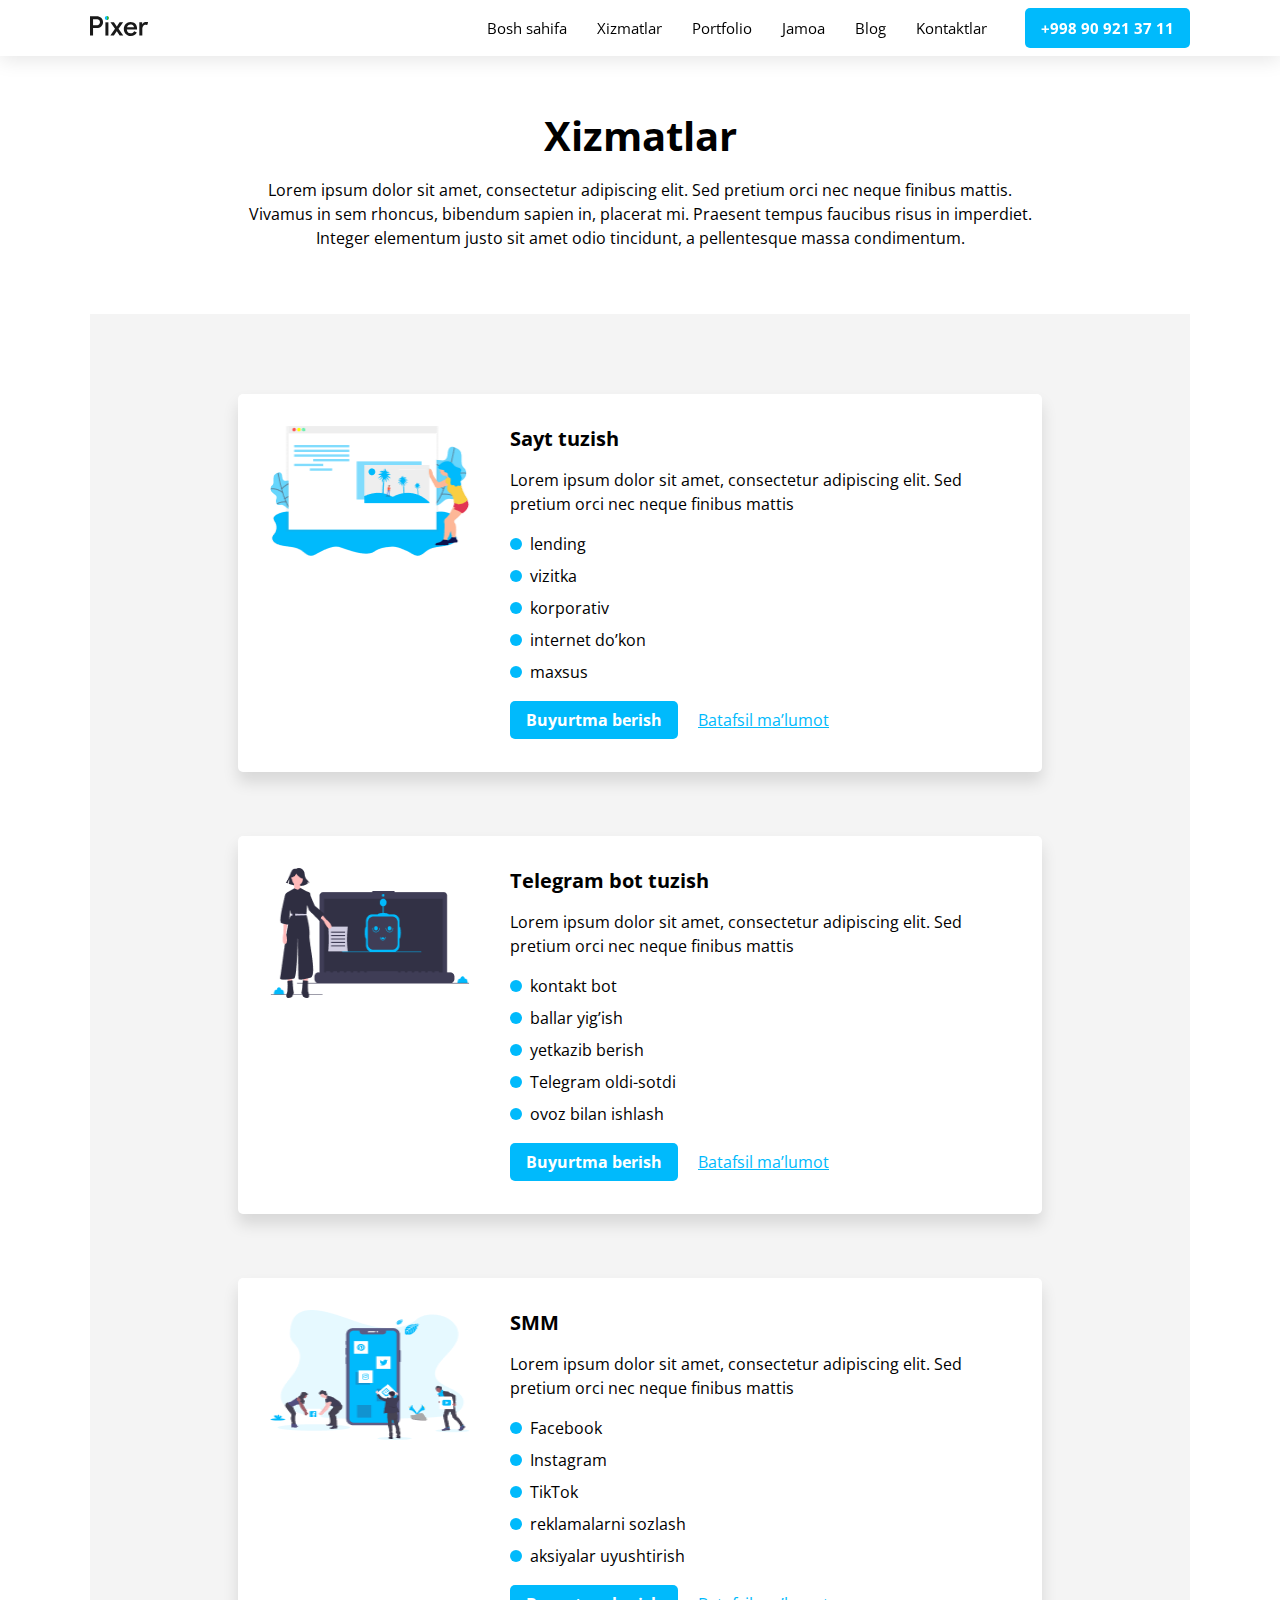
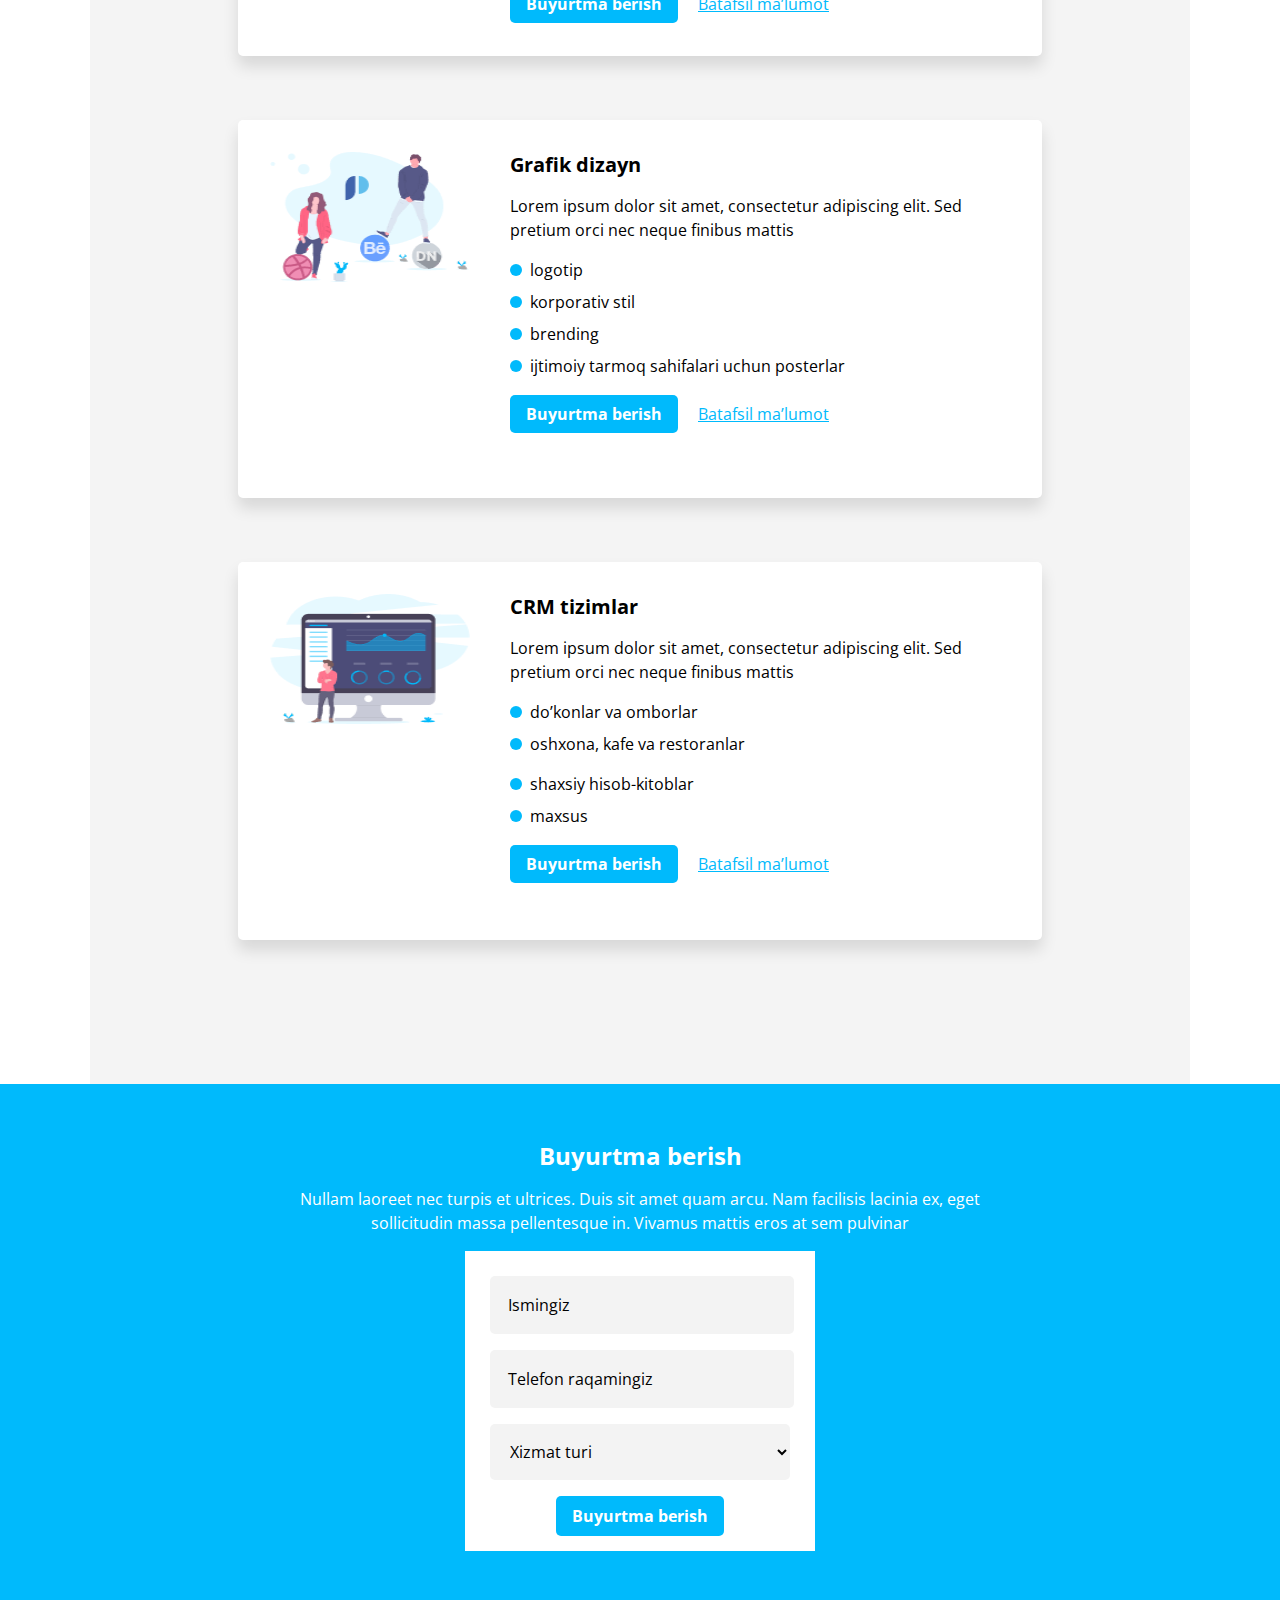
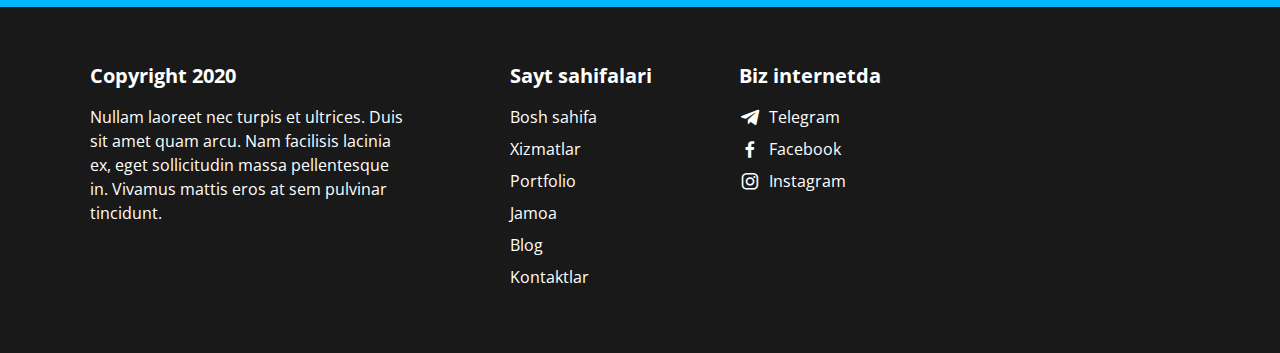
==== services.html @ 2c6d6678 "first commit" ====
<!DOCTYPE html>
<html lang="en">

<head>
    <meta charset="UTF-8">
    <meta http-equiv="X-UA-Compatible" content="IE=edge">
    <meta name="viewport" content="width=device-width, initial-scale=1.0">
    <title>Document</title>
    <link href='https://unpkg.com/boxicons@2.1.2/css/boxicons.min.css' rel='stylesheet'>
    <link rel="preconnect" href="https://fonts.googleapis.com">
    <link rel="preconnect" href="https://fonts.gstatic.com" crossorigin>
    <link
        href="https://fonts.googleapis.com/css2?family=Open+Sans:ital,wght@0,300;0,400;0,500;0,600;0,700;0,800;1,300;1,400;1,500;1,600;1,700;1,800&display=swap"
        rel="stylesheet">
    <link rel="stylesheet" href="/css/normalize.css">

    <link rel="stylesheet" href="/css/main.css">
</head>

<body>
    <!-- HEADER -->
    <header>
        <div class="container">
            <div class="header-body">
                <a href="#"><img src="/images/pixer-logo.svg" alt="logo"></a>
                <a class="nav-link" href="#">
                    <ul class="nav-list">
                        <li class="nav-item">Bosh sahifa</li>
                        <li class="nav-item">Xizmatlar</li>
                        <li class="nav-item">Portfolio</li>
                        <li class="nav-item">Jamoa</li>
                        <li class="nav-item">Blog</li>
                        <li class="nav-item">Kontaktlar</li>
                    </ul>
                </a>
                <a class="nav-number" href="tel:+998909213711">+998 90 921 37 11</a>
            </div>
        </div>
    </header>
    <!-- HEADER ENDED -->


    <!-- MAIN -->
    <main>
        <!-- SERVICES-EXTRA -->
        <section class="services-extra">
            <div class="container">
                <div class="services-extra-body">
                    <h2 class="services-extra-title">Xizmatlar</h2>
                    <p class="services-extra-text">Lorem ipsum dolor sit amet, consectetur adipiscing elit. Sed pretium
                        orci
                        nec neque finibus mattis. Vivamus in sem rhoncus, bibendum sapien in, placerat mi. Praesent
                        tempus
                        faucibus risus in imperdiet. Integer elementum justo sit amet odio tincidunt, a pellentesque
                        massa
                        condimentum.</p>
                </div>
                <div class="extra-boxes">
                    <div class="services-extra-box">
                        <img class="extra-img" src="/images/website-illustration.png" alt="website-illustration">
                        <ul class="extra-list">
                            <li class="extra-item-title">Sayt tuzish</li>
                            <li class="extra-item-text">Lorem ipsum dolor sit amet, consectetur adipiscing elit. Sed
                                pretium orci nec neque finibus mattis</li>
                            <li class="extra-item">
                                <div class="blue"></div>lending
                            </li>
                            <li class="extra-item">
                                <div class="blue"></div>vizitka
                            </li>
                            <li class="extra-item">
                                <div class="blue"></div>korporativ
                            </li>
                            <li class="extra-item">
                                <div class="blue"></div>internet do’kon
                            </li>
                            <li class="extra-item">
                                <div class="blue"></div>maxsus
                            </li>
                            <li class="extra-item-link"><a class="order-now" href="#">Buyurtma berish</a>
                                <a class="more-information" href="#">Batafsil ma’lumot</a>
                            </li>
                        </ul>
                    </div>
                    <div class="services-extra-box">
                        <img class="extra-img" src="/images/bot-illustration.png" alt="bot bot-illustration">
                        <ul class="extra-list">
                            <li class="extra-item-title">Telegram bot tuzish</li>
                            <li class="extra-item-text">Lorem ipsum dolor sit amet, consectetur adipiscing elit. Sed
                                pretium orci nec neque finibus mattis</li>
                            <li class="extra-item">
                                <div class="blue"></div>kontakt bot
                            </li>
                            <li class="extra-item">
                                <div class="blue"></div>ballar yig’ish
                            </li>
                            <li class="extra-item">
                                <div class="blue"></div>yetkazib berish
                            </li>
                            <li class="extra-item">
                                <div class="blue"></div>Telegram oldi-sotdi
                            </li>
                            <li class="extra-item">
                                <div class="blue"></div>ovoz bilan ishlash
                            </li>
                            <li class="extra-item-link"><a class="order-now" href="#">Buyurtma berish</a>
                                <a class="more-information" href="#">Batafsil ma’lumot</a>
                            </li>
                        </ul>
                    </div>
                    <div class="services-extra-box">
                        <img class="extra-img" src="/images/smm-illustration.png" alt="smm-illustration">
                        <ul class="extra-list">
                            <li class="extra-item-title">SMM</li>
                            <li class="extra-item-text">Lorem ipsum dolor sit amet, consectetur adipiscing elit. Sed
                                pretium orci nec neque finibus mattis</li>
                            <li class="extra-item">
                                <div class="blue"></div>Facebook
                            </li>
                            <li class="extra-item">
                                <div class="blue"></div>Instagram
                            </li>
                            <li class="extra-item">
                                <div class="blue"></div>TikTok
                            </li>
                            <li class="extra-item">
                                <div class="blue"></div>reklamalarni sozlash
                            </li>
                            <li class="extra-item">
                                <div class="blue"></div>aksiyalar uyushtirish
                            </li>
                            <li class="extra-item-link"><a class="order-now" href="#">Buyurtma berish</a>
                                <a class="more-information" href="#">Batafsil ma’lumot</a>
                            </li>
                        </ul>
                    </div>
                    <div class="services-extra-box">
                        <img class="extra-img" src="/images/design-illustration.png" alt="design-illustration">
                        <ul class="extra-list">
                            <li class="extra-item-title">Grafik dizayn</li>
                            <li class="extra-item-text">Lorem ipsum dolor sit amet, consectetur adipiscing elit. Sed
                                pretium orci nec neque finibus mattis</li>
                            <li class="extra-item">
                                <div class="blue"></div>logotip
                            </li>
                            <li class="extra-item">
                                <div class="blue"></div>korporativ stil
                            </li>
                            <li class="extra-item">
                                <div class="blue"></div>brending
                            </li>
                            <li class="extra-item">
                                <div class="blue"></div>ijtimoiy tarmoq sahifalari uchun posterlar
                            </li>
                            <li class="extra-item-link"><a class="order-now" href="#">Buyurtma berish</a>
                                <a class="more-information" href="#">Batafsil ma’lumot</a>
                            </li>
                        </ul>
                    </div>
                    <div class="services-extra-box">
                        <img class="extra-img" src="/images/crm-illustration.png" alt="crm-illustration">
                        <ul class="extra-list">
                            <li class="extra-item-title">CRM tizimlar</li>
                            <li class="extra-item-text">Lorem ipsum dolor sit amet, consectetur adipiscing elit. Sed
                                pretium orci nec neque finibus mattis</li>
                            <li class="extra-item">
                                <div class="blue"></div>do’konlar va omborlar
                            </li>
                            <li class="extra-item">
                                <div class="blue"></div>oshxona, kafe va restoranlar
                            </li>
                            <li class="extra-item"></li>
                            <li class="extra-item">
                                <div class="blue"></div>shaxsiy hisob-kitoblar
                            </li>
                            <li class="extra-item">
                                <div class="blue"></div>maxsus
                            </li>
                            <li class="extra-item-link"><a class="order-now" href="#">Buyurtma berish</a>
                                <a class="more-information" href="#">Batafsil ma’lumot</a>
                            </li>
                        </ul>
                    </div>
                </div>
            </div>
        </section>
        <!-- SERVICES-BOXES ENDED -->

        <!-- EXTRA BOXES -->



        <!-- FORM -->
        <section class="form">
            <div class="container">
                <div class="form-body">
                    <h2 class="form-title">Buyurtma berish</h2>
                    <p class="form-text">Nullam laoreet nec turpis et ultrices. Duis sit amet quam arcu. Nam facilisis
                        lacinia ex, eget sollicitudin massa pellentesque in. Vivamus mattis eros at sem pulvinar</p>
                    <form>
                        <input class="name" type="text" placeholder="Ismingiz">
                        <input class="number" type="number" placeholder="Telefon raqamingiz">
                        <select class="service-type">
                            <option value="">Xizmat turi</option>
                            <option value="vebsayt-tuzish">Vebsayt tuzish</option>
                            <option value="telegram-bot">Telegram bot</option>
                            <option value="smm">SMM</option>
                            <option value="grafik-dizayn">Grafik dizayn</option>
                            <option value="crm-tizimlar">CRM tizimlar</option>
                        </select>
                        <div class="order"><a class="order-now" href="#">Buyurtma berish</a></div>
                    </form>
                </div>
            </div>
        </section>
    </main>
    <!-- FORM ENDED -->
    <!-- MAIN ENDED -->


    <!-- FOOTER -->
    <footer>
        <div class="container">
            <div class="footer-body">
                <div class="copyright">
                    <h2 class="copyright-title">Copyright 2020</h2>
                    <p class="copyright-text">Nullam laoreet nec turpis et ultrices. Duis sit amet quam arcu. Nam
                        facilisis lacinia ex, eget sollicitudin massa pellentesque in. Vivamus mattis eros at sem
                        pulvinar tincidunt.</p>
                </div>
                <ul class="site-list">
                    <li class="site-title">Sayt sahifalari</li>
                    <li class="site-item"><a class="site-link" href="#">Bosh sahifa</a></li>
                    <li class="site-item"><a class="site-link" href="#">Xizmatlar</a></li>
                    <li class="site-item"><a class="site-link" href="#">Portfolio</a></li>
                    <li class="site-item"><a class="site-link" href="#">Jamoa</a></li>
                    <li class="site-item"><a class="site-link" href="#">Blog</a></li>
                    <li class="site-item"><a class="site-link" href="#">Kontaktlar</a></li>
                </ul>
                <ul class="platforms-list">
                    <li class="platforms-title">Biz internetda</li>
                    <li class="platforms-item">
                        <a class="platforms-link" href="https://web.telegram.org/">
                            <i class='bx bxl-telegram'></i>
                            Telegram
                        </a>
                    </li>
                    <li class="platforms-item">
                        <a class="platforms-link" href="https://www.facebook.com/">
                            <i class='bx bxl-facebook'></i>
                            Facebook
                        </a>
                    </li>
                    <li class="platforms-item">
                        <a class="platforms-link" href="https://www.instagram.com/">
                            <i class='bx bxl-instagram'></i>
                            Instagram
                        </a>
                    </li>
                </ul>
            </div>
        </div>
    </footer>
    <!-- FOOTER ENDED -->

</body>

</html>
---- css/main.css ----
body {
    font-family: 'Open Sans', sans-serif;
}


h1,
h2,
h3,
h4,
h5,
h6,
p {
    margin: 0;
    padding: 0;
}

ul,
li,
a {
    padding: 0;
    margin: 0;
    text-decoration: none;
    list-style: none;
}

.container {
    width: 1100px;
    margin: 0 auto;
}

/* header start */

header {
    display: flex;
    height: 56px;
    align-items: center;
    background: #FFFFFF;
    box-shadow: 0px 4px 20px rgba(0, 0, 0, 0.1);
    position: fixed;
    width: 100%;
    top: 0;
}

.header-body {
    display: flex;
    align-items: center;
    justify-content: space-between;
    align-items: center;
}

.nav-list {
    margin-left: 300px;
    display: flex;
    width: 500px;
    justify-content: space-between;
}

.nav-item {
    font-style: normal;
    font-weight: 400;
    font-size: 15px;
    line-height: 24px;
    color: #000000;
    padding: 14px 0;
}

.nav-item:hover {
    border-bottom: 3px solid;
}

.nav-item:active {
    background: rgba(25, 25, 25, 0.7);
    color: #FFFFFF;
}

.nav-number {
    background: #00BAFC;
    border-radius: 5px;
    font-style: normal;
    font-weight: 700;
    font-size: 15px;
    line-height: 24px;
    padding: 8px 16px;
    color: #FFFFFF;

}

/* header ended */

/* hero section */

.hero {}

.hero-body {
    display: flex;
    align-items: center;
    justify-content: space-between;
    padding-top: 150px;
    padding-bottom: 80px;
}

.hero-box {
    width: 470px;
    height: 224px;
    display: flex;
    flex-direction: column;
    justify-content: space-between;
}

.hero-title {
    font-style: normal;
    font-weight: 700;
    font-size: 30px;
    line-height: 130%;
    color: #000000;
    align-self: flex-start;
}

.hero-text {
    width: 465px;
    font-style: normal;
    font-weight: 400;
    font-size: 16px;
    line-height: 24px;
    color: #000000;
    align-self: center;
}

.hero-link {
    width: 232px;
    height: 40px;
    background: #00BAFC;
    border-radius: 5px;
    flex: none;
    order: 2;
    align-self: flex-start;
    flex-grow: 0;
    font-style: normal;
    font-weight: 700;
    font-size: 16px;
    line-height: 24px;
    color: #FFFFFF;
    display: flex;
    align-items: center;
    justify-content: center;
}

.hero-link:hover {
    background: rgba(0, 186, 252, 0.8);
}

.hero-link:active {
    background: rgba(0, 186, 252, 0.6);
}

/* hero ended */

/* services section */

.services {
    padding: 56px 0;
}

.services-body {}

.services-title {
    font-style: normal;
    font-weight: 700;
    font-size: 24px;
    line-height: 130%;
    text-align: center;
    color: #000000;
    margin-bottom: 16px;
}

.services-text {
    margin: 0 auto;
    width: 719px;
    font-style: normal;
    font-weight: 400;
    font-size: 16px;
    line-height: 24px;
    text-align: center;
    color: #000000;
    margin-bottom: 16px;
}

.services-list-one {
    display: flex;
    justify-content: space-between;
    margin-bottom: 48px;
}

.services-list-two {
    display: flex;
    justify-content: space-evenly;
}

.service-item {
    display: flex;
    flex-direction: column;
    align-items: center;
    width: 320px;
    height: 260px;
    gap: 16px;
    background: #FFFFFF;
    box-shadow: 0px 8px 8px rgba(0, 0, 0, 0.1);
    border-radius: 5px;
}

.service-item:hover {
    display: flex;
    flex-direction: column;
    align-items: center;
    gap: 16px;
    width: 320px;
    height: 260px;
    background: #FFFFFF;
    box-shadow: 0px 12px 21px rgba(0, 0, 0, 0.1);
    border-radius: 5px;
}

.service-item:active {
    display: flex;
    flex-direction: column;
    align-items: center;
    gap: 16px;
    width: 320px;
    height: 260px;
    background: #FFFFFF;
    box-shadow: 0px 4px 4px rgba(0, 0, 0, 0.2);
    border-radius: 5px;
}

.service-img {
    padding-top: 24px;
}

.service-box-title {
    font-style: normal;
    font-weight: 700;
    font-size: 20px;
    line-height: 130%;
    text-align: center;
    color: #000000;
}

.service-text {
    font-style: normal;
    font-weight: 400;
    font-size: 16px;
    line-height: 24px;
    text-align: center;
    color: #000000;
}

.services-link-box {
    margin-top: 48px;
    display: flex;
    align-items: center;
    justify-content: center;
}

.order-now {
    background: #00BAFC;
    border-radius: 5px;
    font-style: normal;
    font-weight: 700;
    font-size: 16px;
    line-height: 24px;
    color: #FFFFFF;
    padding: 8px 16px;
}


.order-now:hover {
    background: rgba(0, 186, 252, 0.8);
}

.order-now:active {
    background: rgba(0, 186, 252, 0.6);
}

.services-link {
    font-style: normal;
    font-weight: 400;
    font-size: 16px;
    line-height: 24px;
    text-align: center;
    text-decoration-line: underline;
    color: #00BAFC;
    margin-left: 16px;
}

/* services ended */

/* work section */

.work {
    padding: 56px 0;
}

.work-title {
    font-style: normal;
    font-weight: 700;
    font-size: 24px;
    line-height: 130%;
    text-align: center;
    color: #000000;
    margin-bottom: 16px;
}

.work-text {
    width: 719px;
    font-style: normal;
    font-weight: 400;
    font-size: 16px;
    line-height: 24px;
    text-align: center;
    color: #000000;
    margin: 0 auto;
    margin-bottom: 16px;
}

.work-item {
    width: 832px;
    margin: 0 auto;
    display: flex;
    align-items: center;
    justify-content: space-between;
    margin-bottom: 48px;
}

.work-item-title {
    font-style: normal;
    font-weight: 700;
    font-size: 20px;
    line-height: 130%;
    text-align: left;
    color: #000000;
    margin-bottom: 8px;
}

.work-item-text {
    width: 493px;
    font-style: normal;
    font-weight: 400;
    font-size: 16px;
    line-height: 24px;
    color: #000000;
}

.order {
    display: flex;
    justify-content: center;
}

.order-now-two {
    background: #00BAFC;
    border-radius: 5px;
    font-style: normal;
    font-weight: 700;
    font-size: 16px;
    line-height: 24px;
    color: #FFFFFF;
    padding: 8px 16px;
    display: flex;
    width: 167px;
    justify-content: center;
    align-items: center;
}


.order-now-two {
    background: rgba(0, 186, 252, 0.8);
}

.order-now-two:active {
    background: rgba(0, 186, 252, 0.6);
}

/* work ended */

/* form section */

.form {
    padding: 56px 0;
    background-color: #00BAFC;
}

.form-body {
    margin: 0 auto;
    display: flex;
    flex-direction: column;
    justify-content: center;
}

.form-title {
    font-style: normal;
    font-weight: 700;
    font-size: 24px;
    line-height: 130%;
    text-align: center;
    color: #FFFFFF;
    margin-bottom: 16px;
}

.form-text {
    width: 719px;
    font-style: normal;
    font-weight: 400;
    font-size: 16px;
    line-height: 150%;
    text-align: center;
    color: #FFFFFF;
    margin: 0 auto;
    margin-bottom: 16px;
}

form {
    justify-content: space-between;
    background-color: #FFFFFF;
    width: 350px;
    height: 300px;
    margin: 0 auto;
}

.name {
    width: 300px;
    height: 56px;
    background: #F3F3F3;
    border: 0;
    border-radius: 5px;
    justify-content: center;
    margin: 25px 25px 16px 25px;
    outline: none;
}

.name::placeholder {
    font-style: normal;
    font-weight: 400;
    font-size: 16px;
    line-height: 150%;
    color: #000000;
    padding: 16px;
}

.number {
    width: 300px;
    height: 56px;
    background: #F3F3F3;
    border: 0;
    border-radius: 5px;
    justify-content: center;
    margin: 0 25px;
    outline: none;
}

.number::placeholder {
    font-style: normal;
    font-weight: 400;
    font-size: 16px;
    line-height: 150%;
    color: #000000;
    padding: 16px;
}

select {
    width: 300px;
    height: 56px;
    background: #F3F3F3;
    border: 0;
    border-radius: 5px;
    justify-content: center;
    margin: 16px 25px;
    padding: 16px;
    font-style: normal;
    font-weight: 400;
    font-size: 16px;
    line-height: 150%;
    color: #000000;
    padding: 16px;
    outline: none;
}

/* form ended */

/* footer */

footer {
    padding: 56px 0;
    background-color: #191919;
}

.footer-body {
    display: flex;
}

.copyright {
    width: 320px;
}

.copyright-title {
    font-style: normal;
    font-weight: 700;
    font-size: 20px;
    line-height: 130%;
    color: #FFFFFF;
    margin-bottom: 16px;
}

.copyright-text {
    font-style: normal;
    font-weight: 400;
    font-size: 16px;
    line-height: 150%;
    color: #FFFFFF;
}

.site-list {
    margin-left: 100px;
}

.site-title {
    font-style: normal;
    font-weight: 700;
    font-size: 20px;
    line-height: 130%;
    color: #FFFFFF;
    margin-bottom: 16px;
}

.site-item {
    margin-bottom: 8px;
}

.site-link {
    font-style: normal;
    font-weight: 400;
    font-size: 16px;
    line-height: 24px;
    color: #FFFFFF;
}

.site-link:hover {
    color: #00BAFC;
}

.site-link:active {
    opacity: 0.6;
}

.platforms-list {
    margin-left: 87px;

}

.platforms-item {
    margin-bottom: 8px;
}

.platforms-title {
    font-style: normal;
    font-weight: 700;
    font-size: 20px;
    line-height: 130%;
    color: #FFFFFF;
    margin-bottom: 16px;
}

.platforms-link {
    font-style: normal;
    font-weight: 400;
    font-size: 16px;
    line-height: 24px;
    color: #FFFFFF;
    display: flex;
    align-items: center;
}

.platforms-link:hover {
    color: #00BAFC;
}

.platforms-link:active {
    opacity: 0.6;
}

.bx {
    font-size: 22px;
    margin-right: 8px;
}

/* footer ended */

/* services extra section */

.services-extra {
    padding-top: 110px;
}

.services-extra-title {
    display: flex;
    justify-content: center;
    font-style: normal;
    font-weight: 700;
    font-size: 40px;
    line-height: 130%;
    color: #000000;
    margin-bottom: 16px;
}

.services-extra-text {
    margin: 0 auto;
    margin-bottom: 64px;
    width: 800px;
    font-style: normal;
    font-weight: 400;
    font-size: 16px;
    line-height: 24px;
    text-align: center;
    color: #000000;
}

.extra-boxes {
    background-color: #F4F4F4;
    padding: 80px;
}

.services-extra-box {
    display: flex;
    margin: 0 auto;
    margin-bottom: 64px;
    width: 740px;
    height: 314px;
    background: #FFFFFF;
    box-shadow: 0px 10px 16px rgba(0, 0, 0, 0.12);
    border-radius: 5px;
    padding: 32px;
    justify-content: space-between;
}

.extra-list {
    width: 500px;
    display: flex;
    flex-direction: column;

}

.extra-img {
    width: 200px;
    height: 130px;
}

.extra-item-title {
    font-style: normal;
    font-weight: 700;
    font-size: 20px;
    line-height: 130%;
    color: #000000;
    margin-bottom: 16px;
}

.extra-item-text {
    font-style: normal;
    font-weight: 400;
    font-size: 16px;
    line-height: 24px;
    color: #000000;
    margin-bottom: 16px;
}

.extra-item {
    display: flex;
    align-items: center;
    font-style: normal;
    font-weight: 400;
    font-size: 16px;
    line-height: 24px;
    color: #000000;
    margin-bottom: 8px;
}

.blue {
    width: 12px;
    height: 12px;
    background: #00BAFC;
    border-radius: 12px;
    margin-right: 8px;
}

.extra-item-link {
    margin-top: 16px;
}

.more-information {
    font-style: normal;
    font-weight: 400;
    font-size: 16px;
    line-height: 24px;
    text-align: center;
    text-decoration-line: underline;
    color: #00BAFC;
    margin-left: 16px;
}

/* services-extra ended */
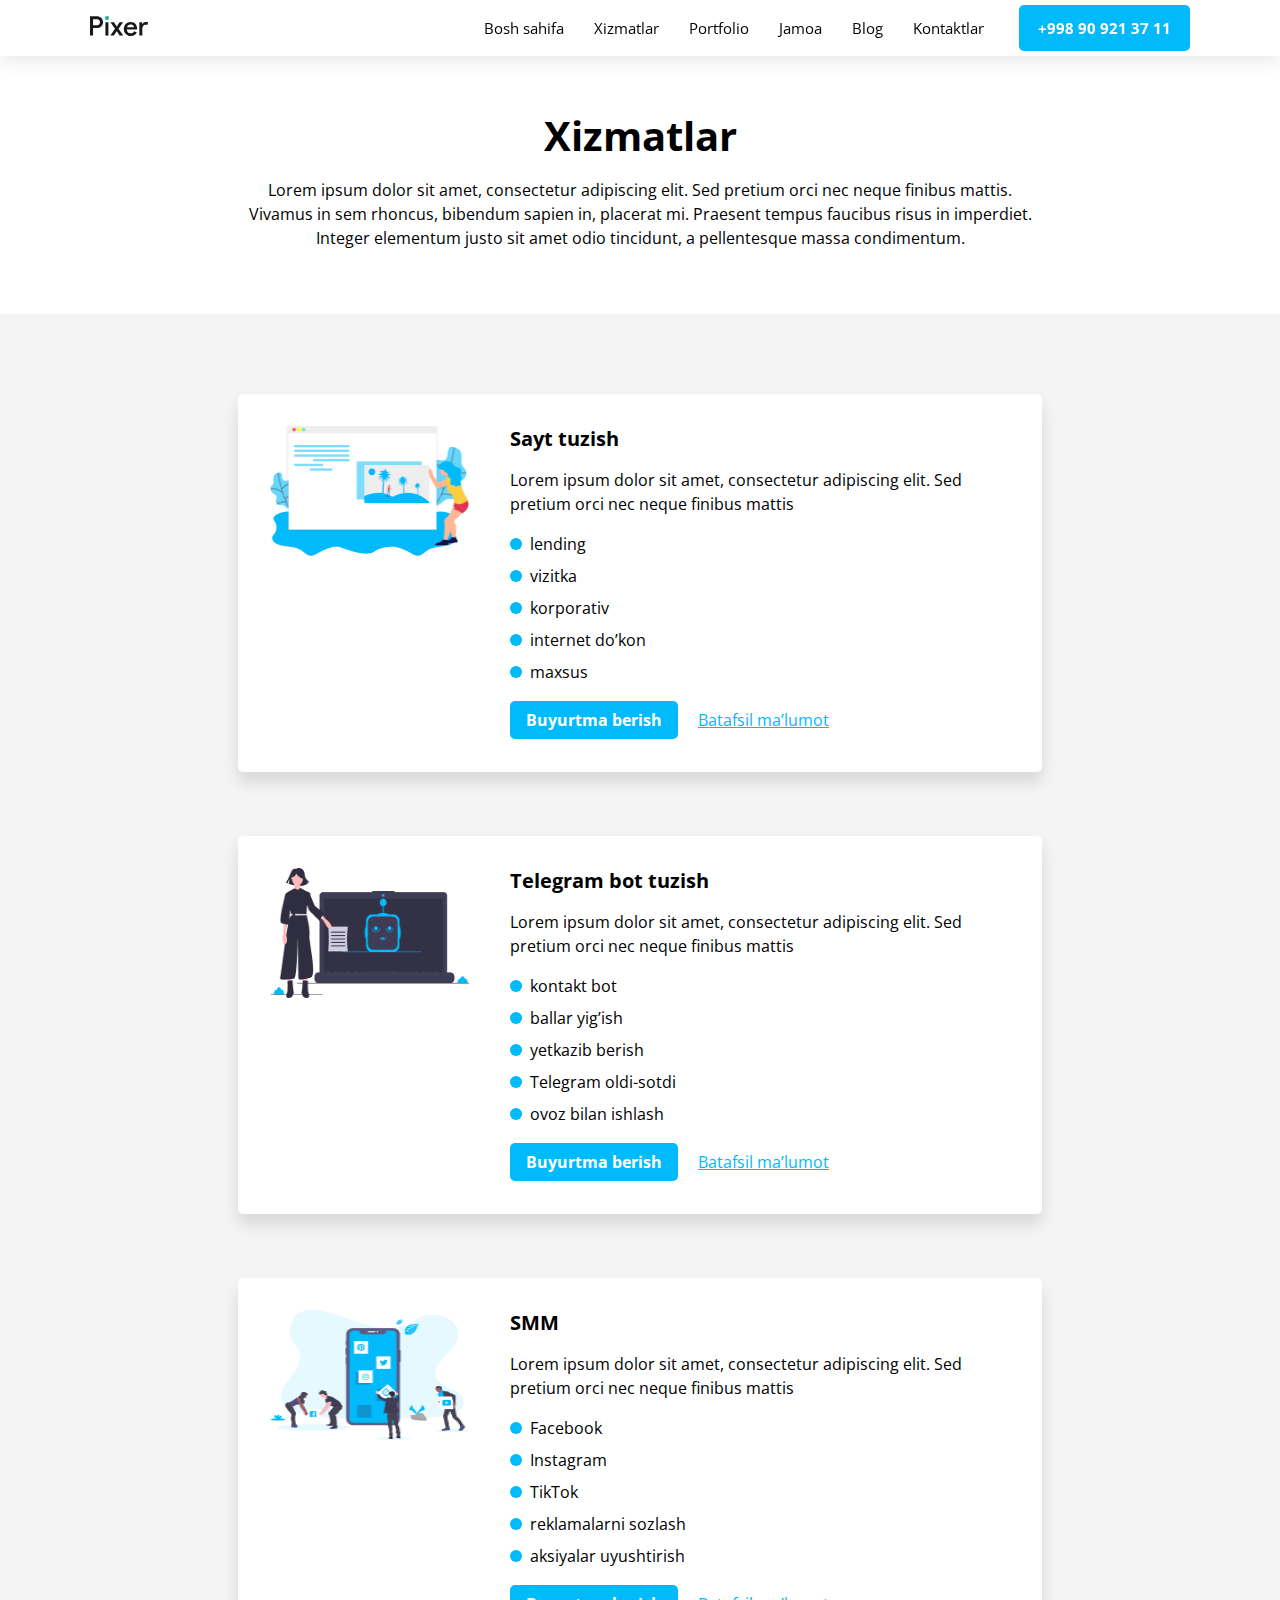
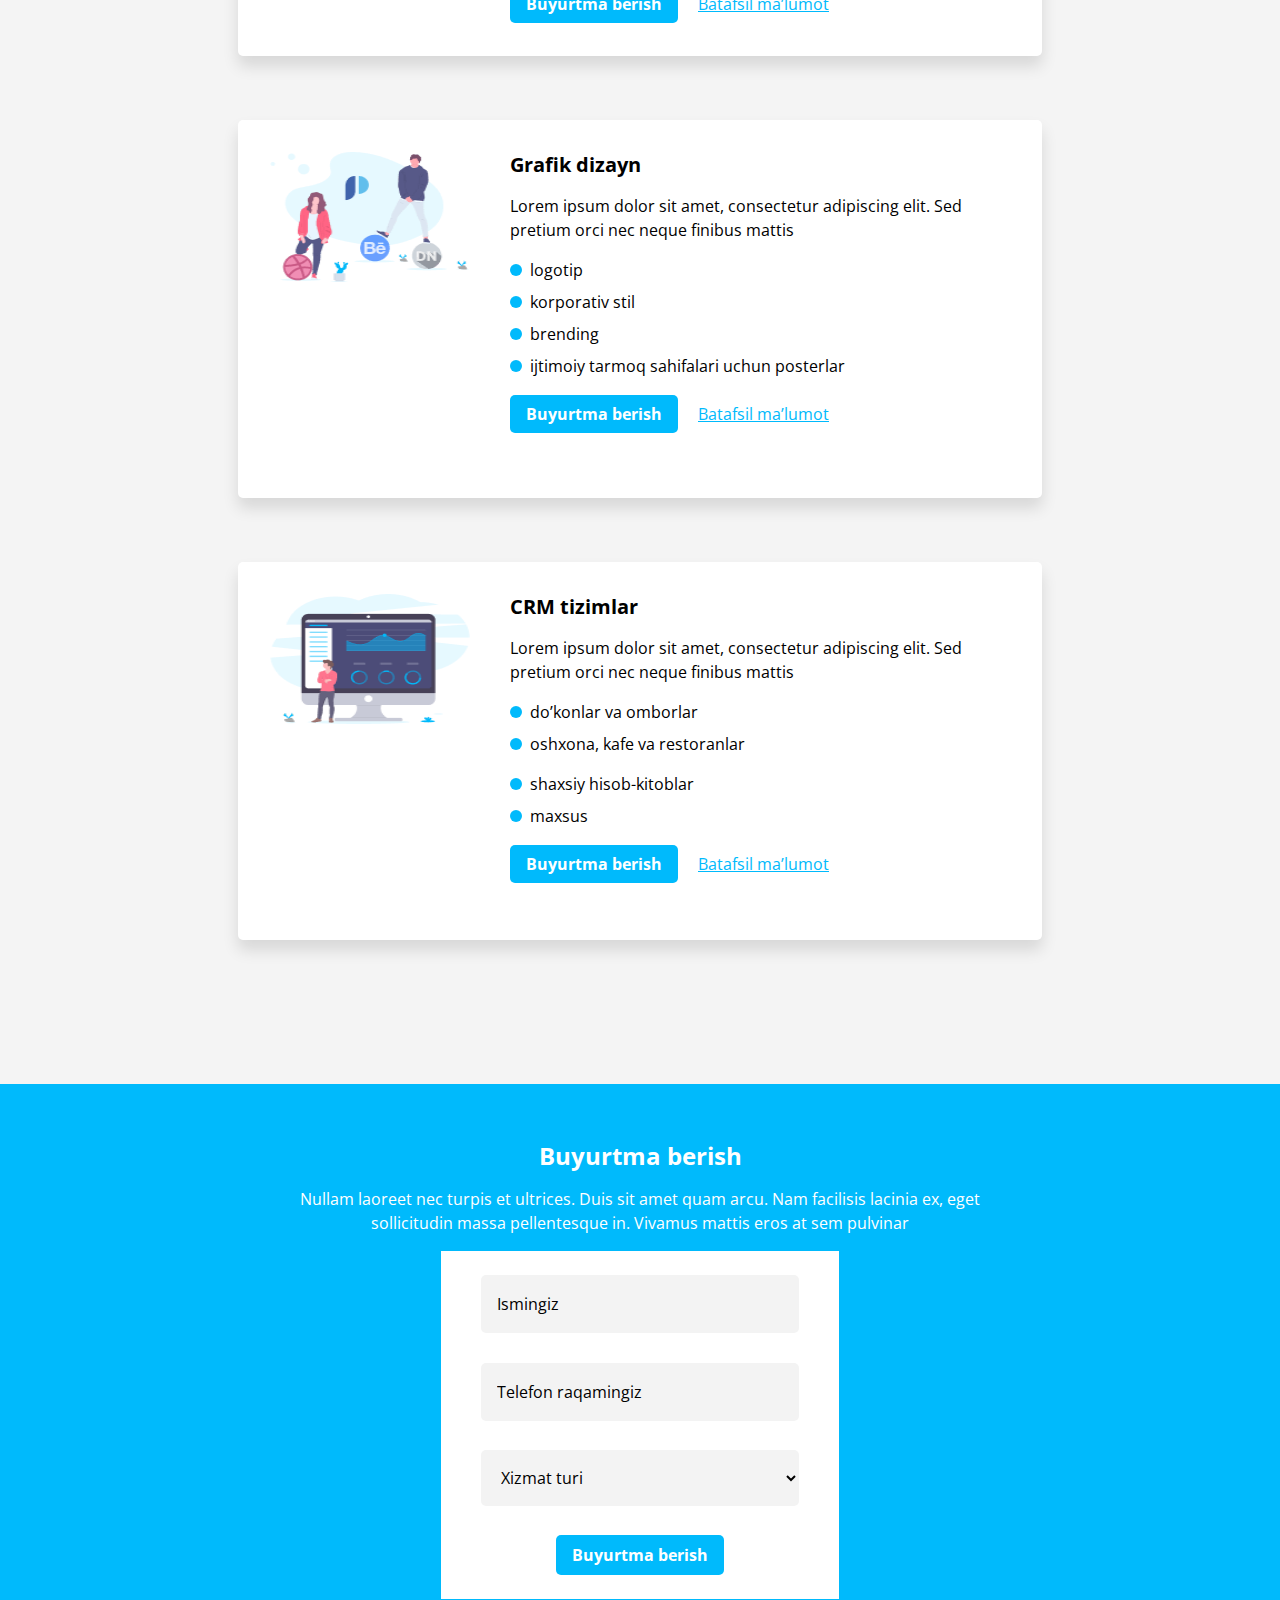
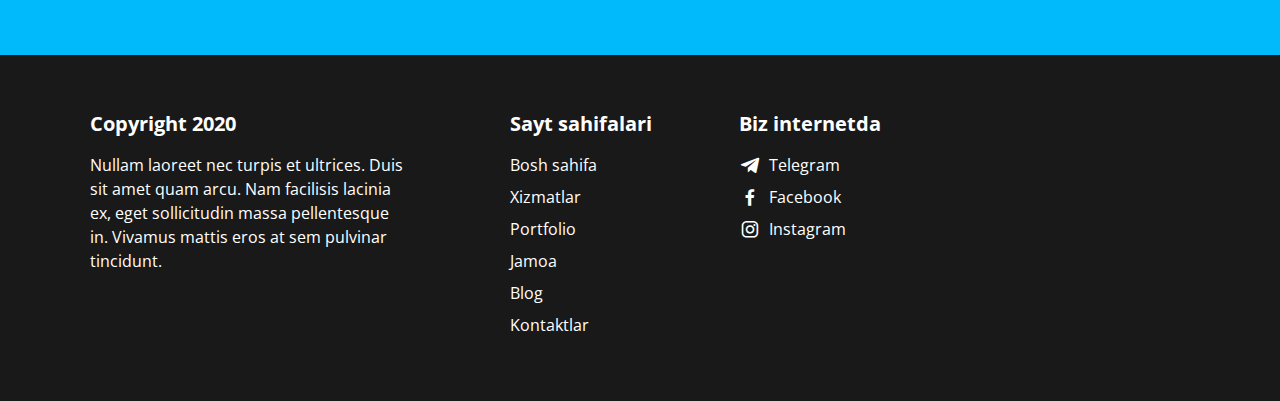
==== commit 6ee3de3e: "finished" ====
--- a/services.html
+++ b/services.html
@@ -22,17 +22,15 @@
     <header>
         <div class="container">
             <div class="header-body">
-                <a href="#"><img src="/images/pixer-logo.svg" alt="logo"></a>
-                <a class="nav-link" href="#">
-                    <ul class="nav-list">
-                        <li class="nav-item">Bosh sahifa</li>
-                        <li class="nav-item">Xizmatlar</li>
-                        <li class="nav-item">Portfolio</li>
-                        <li class="nav-item">Jamoa</li>
-                        <li class="nav-item">Blog</li>
-                        <li class="nav-item">Kontaktlar</li>
-                    </ul>
-                </a>
+                <a href="#"><img class="logo" src="/images/pixer-logo.svg" alt="logo"></a>
+                <ul class="nav-list">
+                    <li class="nav-item"><a class="nav-link" href="/index.html">Bosh sahifa</a></li>
+                    <li class="nav-item"><a class="nav-link" href="/services.html">Xizmatlar</a></li>
+                    <li class="nav-item"><a class="nav-link" href="#">Portfolio</a></li>
+                    <li class="nav-item"><a class="nav-link" href="#">Jamoa</a></li>
+                    <li class="nav-item"><a class="nav-link" href="#">Blog</a></li>
+                    <li class="nav-item"><a class="nav-link" href="">Kontaktlar</a></li>
+                </ul>
                 <a class="nav-number" href="tel:+998909213711">+998 90 921 37 11</a>
             </div>
         </div>
@@ -55,134 +53,139 @@
                         massa
                         condimentum.</p>
                 </div>
-                <div class="extra-boxes">
-                    <div class="services-extra-box">
-                        <img class="extra-img" src="/images/website-illustration.png" alt="website-illustration">
-                        <ul class="extra-list">
-                            <li class="extra-item-title">Sayt tuzish</li>
-                            <li class="extra-item-text">Lorem ipsum dolor sit amet, consectetur adipiscing elit. Sed
-                                pretium orci nec neque finibus mattis</li>
-                            <li class="extra-item">
-                                <div class="blue"></div>lending
-                            </li>
-                            <li class="extra-item">
-                                <div class="blue"></div>vizitka
-                            </li>
-                            <li class="extra-item">
-                                <div class="blue"></div>korporativ
-                            </li>
-                            <li class="extra-item">
-                                <div class="blue"></div>internet do’kon
-                            </li>
-                            <li class="extra-item">
-                                <div class="blue"></div>maxsus
-                            </li>
-                            <li class="extra-item-link"><a class="order-now" href="#">Buyurtma berish</a>
-                                <a class="more-information" href="#">Batafsil ma’lumot</a>
-                            </li>
-                        </ul>
+            </div>
+            <div class="services-extra-boxes">
+                <div class="container">
+                    <div class="extra-boxes">
+                        <div class="services-extra-box">
+                            <img class="extra-img" src="/images/website-illustration.png" alt="website-illustration">
+                            <ul class="extra-list">
+                                <li class="extra-item-title">Sayt tuzish</li>
+                                <li class="extra-item-text">Lorem ipsum dolor sit amet, consectetur adipiscing elit. Sed
+                                    pretium orci nec neque finibus mattis</li>
+                                <li class="extra-item">
+                                    <div class="blue"></div>lending
+                                </li>
+                                <li class="extra-item">
+                                    <div class="blue"></div>vizitka
+                                </li>
+                                <li class="extra-item">
+                                    <div class="blue"></div>korporativ
+                                </li>
+                                <li class="extra-item">
+                                    <div class="blue"></div>internet do’kon
+                                </li>
+                                <li class="extra-item">
+                                    <div class="blue"></div>maxsus
+                                </li>
+                                <li class="extra-item-link"><a class="order-now" href="#">Buyurtma berish</a>
+                                    <a class="more-information" href="#">Batafsil ma’lumot</a>
+                                </li>
+                            </ul>
+                        </div>
+                        <div class="services-extra-box">
+                            <img class="extra-img" src="/images/bot-illustration.png" alt="bot bot-illustration">
+                            <ul class="extra-list">
+                                <li class="extra-item-title">Telegram bot tuzish</li>
+                                <li class="extra-item-text">Lorem ipsum dolor sit amet, consectetur adipiscing elit. Sed
+                                    pretium orci nec neque finibus mattis</li>
+                                <li class="extra-item">
+                                    <div class="blue"></div>kontakt bot
+                                </li>
+                                <li class="extra-item">
+                                    <div class="blue"></div>ballar yig’ish
+                                </li>
+                                <li class="extra-item">
+                                    <div class="blue"></div>yetkazib berish
+                                </li>
+                                <li class="extra-item">
+                                    <div class="blue"></div>Telegram oldi-sotdi
+                                </li>
+                                <li class="extra-item">
+                                    <div class="blue"></div>ovoz bilan ishlash
+                                </li>
+                                <li class="extra-item-link"><a class="order-now" href="#">Buyurtma berish</a>
+                                    <a class="more-information" href="#">Batafsil ma’lumot</a>
+                                </li>
+                            </ul>
+                        </div>
+                        <div class="services-extra-box">
+                            <img class="extra-img" src="/images/smm-illustration.png" alt="smm-illustration">
+                            <ul class="extra-list">
+                                <li class="extra-item-title">SMM</li>
+                                <li class="extra-item-text">Lorem ipsum dolor sit amet, consectetur adipiscing elit. Sed
+                                    pretium orci nec neque finibus mattis</li>
+                                <li class="extra-item">
+                                    <div class="blue"></div>Facebook
+                                </li>
+                                <li class="extra-item">
+                                    <div class="blue"></div>Instagram
+                                </li>
+                                <li class="extra-item">
+                                    <div class="blue"></div>TikTok
+                                </li>
+                                <li class="extra-item">
+                                    <div class="blue"></div>reklamalarni sozlash
+                                </li>
+                                <li class="extra-item">
+                                    <div class="blue"></div>aksiyalar uyushtirish
+                                </li>
+                                <li class="extra-item-link"><a class="order-now" href="#">Buyurtma berish</a>
+                                    <a class="more-information" href="#">Batafsil ma’lumot</a>
+                                </li>
+                            </ul>
+                        </div>
+                        <div class="services-extra-box">
+                            <img class="extra-img" src="/images/design-illustration.png" alt="design-illustration">
+                            <ul class="extra-list">
+                                <li class="extra-item-title">Grafik dizayn</li>
+                                <li class="extra-item-text">Lorem ipsum dolor sit amet, consectetur adipiscing elit. Sed
+                                    pretium orci nec neque finibus mattis</li>
+                                <li class="extra-item">
+                                    <div class="blue"></div>logotip
+                                </li>
+                                <li class="extra-item">
+                                    <div class="blue"></div>korporativ stil
+                                </li>
+                                <li class="extra-item">
+                                    <div class="blue"></div>brending
+                                </li>
+                                <li class="extra-item">
+                                    <div class="blue"></div>ijtimoiy tarmoq sahifalari uchun posterlar
+                                </li>
+                                <li class="extra-item-link"><a class="order-now" href="#">Buyurtma berish</a>
+                                    <a class="more-information" href="#">Batafsil ma’lumot</a>
+                                </li>
+                            </ul>
+                        </div>
+                        <div class="services-extra-box">
+                            <img class="extra-img" src="/images/crm-illustration.png" alt="crm-illustration">
+                            <ul class="extra-list">
+                                <li class="extra-item-title">CRM tizimlar</li>
+                                <li class="extra-item-text">Lorem ipsum dolor sit amet, consectetur adipiscing elit. Sed
+                                    pretium orci nec neque finibus mattis</li>
+                                <li class="extra-item">
+                                    <div class="blue"></div>do’konlar va omborlar
+                                </li>
+                                <li class="extra-item">
+                                    <div class="blue"></div>oshxona, kafe va restoranlar
+                                </li>
+                                <li class="extra-item"></li>
+                                <li class="extra-item">
+                                    <div class="blue"></div>shaxsiy hisob-kitoblar
+                                </li>
+                                <li class="extra-item">
+                                    <div class="blue"></div>maxsus
+                                </li>
+                                <li class="extra-item-link"><a class="order-now" href="#">Buyurtma berish</a>
+                                    <a class="more-information" href="#">Batafsil ma’lumot</a>
+                                </li>
+                            </ul>
+                        </div>
                     </div>
-                    <div class="services-extra-box">
-                        <img class="extra-img" src="/images/bot-illustration.png" alt="bot bot-illustration">
-                        <ul class="extra-list">
-                            <li class="extra-item-title">Telegram bot tuzish</li>
-                            <li class="extra-item-text">Lorem ipsum dolor sit amet, consectetur adipiscing elit. Sed
-                                pretium orci nec neque finibus mattis</li>
-                            <li class="extra-item">
-                                <div class="blue"></div>kontakt bot
-                            </li>
-                            <li class="extra-item">
-                                <div class="blue"></div>ballar yig’ish
-                            </li>
-                            <li class="extra-item">
-                                <div class="blue"></div>yetkazib berish
-                            </li>
-                            <li class="extra-item">
-                                <div class="blue"></div>Telegram oldi-sotdi
-                            </li>
-                            <li class="extra-item">
-                                <div class="blue"></div>ovoz bilan ishlash
-                            </li>
-                            <li class="extra-item-link"><a class="order-now" href="#">Buyurtma berish</a>
-                                <a class="more-information" href="#">Batafsil ma’lumot</a>
-                            </li>
-                        </ul>
-                    </div>
-                    <div class="services-extra-box">
-                        <img class="extra-img" src="/images/smm-illustration.png" alt="smm-illustration">
-                        <ul class="extra-list">
-                            <li class="extra-item-title">SMM</li>
-                            <li class="extra-item-text">Lorem ipsum dolor sit amet, consectetur adipiscing elit. Sed
-                                pretium orci nec neque finibus mattis</li>
-                            <li class="extra-item">
-                                <div class="blue"></div>Facebook
-                            </li>
-                            <li class="extra-item">
-                                <div class="blue"></div>Instagram
-                            </li>
-                            <li class="extra-item">
-                                <div class="blue"></div>TikTok
-                            </li>
-                            <li class="extra-item">
-                                <div class="blue"></div>reklamalarni sozlash
-                            </li>
-                            <li class="extra-item">
-                                <div class="blue"></div>aksiyalar uyushtirish
-                            </li>
-                            <li class="extra-item-link"><a class="order-now" href="#">Buyurtma berish</a>
-                                <a class="more-information" href="#">Batafsil ma’lumot</a>
-                            </li>
-                        </ul>
-                    </div>
-                    <div class="services-extra-box">
-                        <img class="extra-img" src="/images/design-illustration.png" alt="design-illustration">
-                        <ul class="extra-list">
-                            <li class="extra-item-title">Grafik dizayn</li>
-                            <li class="extra-item-text">Lorem ipsum dolor sit amet, consectetur adipiscing elit. Sed
-                                pretium orci nec neque finibus mattis</li>
-                            <li class="extra-item">
-                                <div class="blue"></div>logotip
-                            </li>
-                            <li class="extra-item">
-                                <div class="blue"></div>korporativ stil
-                            </li>
-                            <li class="extra-item">
-                                <div class="blue"></div>brending
-                            </li>
-                            <li class="extra-item">
-                                <div class="blue"></div>ijtimoiy tarmoq sahifalari uchun posterlar
-                            </li>
-                            <li class="extra-item-link"><a class="order-now" href="#">Buyurtma berish</a>
-                                <a class="more-information" href="#">Batafsil ma’lumot</a>
-                            </li>
-                        </ul>
-                    </div>
-                    <div class="services-extra-box">
-                        <img class="extra-img" src="/images/crm-illustration.png" alt="crm-illustration">
-                        <ul class="extra-list">
-                            <li class="extra-item-title">CRM tizimlar</li>
-                            <li class="extra-item-text">Lorem ipsum dolor sit amet, consectetur adipiscing elit. Sed
-                                pretium orci nec neque finibus mattis</li>
-                            <li class="extra-item">
-                                <div class="blue"></div>do’konlar va omborlar
-                            </li>
-                            <li class="extra-item">
-                                <div class="blue"></div>oshxona, kafe va restoranlar
-                            </li>
-                            <li class="extra-item"></li>
-                            <li class="extra-item">
-                                <div class="blue"></div>shaxsiy hisob-kitoblar
-                            </li>
-                            <li class="extra-item">
-                                <div class="blue"></div>maxsus
-                            </li>
-                            <li class="extra-item-link"><a class="order-now" href="#">Buyurtma berish</a>
-                                <a class="more-information" href="#">Batafsil ma’lumot</a>
-                            </li>
-                        </ul>
-                    </div>
-                </div>
-            </div>
+                </div>
+            </div>
+
         </section>
         <!-- SERVICES-BOXES ENDED -->
 
--- a/css/main.css
+++ b/css/main.css
@@ -41,6 +41,15 @@
     top: 0;
 }
 
+.logo:hover {
+    opacity: 0.8;
+    border: 0;
+}
+
+.logo:active {
+    opacity: 0.4;
+}
+
 .header-body {
     display: flex;
     align-items: center;
@@ -55,20 +64,21 @@
     justify-content: space-between;
 }
 
-.nav-item {
+.nav-link {
     font-style: normal;
     font-weight: 400;
     font-size: 15px;
     line-height: 24px;
     color: #000000;
     padding: 14px 0;
-}
-
-.nav-item:hover {
+    text-decoration: none;
+}
+
+.nav-link:hover {
     border-bottom: 3px solid;
 }
 
-.nav-item:active {
+.nav-link:active {
     background: rgba(25, 25, 25, 0.7);
     color: #FFFFFF;
 }
@@ -82,8 +92,30 @@
     line-height: 24px;
     padding: 8px 16px;
     color: #FFFFFF;
-
-}
+    border: 3px solid #00BAFC;
+}
+
+.nav-number:hover {
+    background: #FFFFFF;
+    border: 3px solid #00BAFC;
+    border-radius: 5px;
+    color: #00BAFC;
+    font-style: normal;
+    font-weight: 400;
+    font-size: 15px;
+    line-height: 24px;
+}
+
+.nav-number:active {
+    background: rgba(0, 186, 252, 0.6);
+    font-style: normal;
+    font-weight: 400;
+    font-size: 15px;
+    line-height: 24px;
+    color: #FFFFFF;
+    border: 0;
+}
+
 
 /* header ended */
 
@@ -420,9 +452,13 @@
 form {
     justify-content: space-between;
     background-color: #FFFFFF;
+    display: flex;
+    flex-direction: column;
+    align-items: center;
     width: 350px;
     height: 300px;
     margin: 0 auto;
+    padding: 24px;
 }
 
 .name {
@@ -432,8 +468,8 @@
     border: 0;
     border-radius: 5px;
     justify-content: center;
-    margin: 25px 25px 16px 25px;
     outline: none;
+    padding-left: 16px;
 }
 
 .name::placeholder {
@@ -442,7 +478,6 @@
     font-size: 16px;
     line-height: 150%;
     color: #000000;
-    padding: 16px;
 }
 
 .number {
@@ -452,8 +487,8 @@
     border: 0;
     border-radius: 5px;
     justify-content: center;
-    margin: 0 25px;
     outline: none;
+    padding-left: 16px;
 }
 
 .number::placeholder {
@@ -462,25 +497,23 @@
     font-size: 16px;
     line-height: 150%;
     color: #000000;
-    padding: 16px;
+
 }
 
 select {
-    width: 300px;
+    width: 318px;
     height: 56px;
     background: #F3F3F3;
     border: 0;
     border-radius: 5px;
     justify-content: center;
-    margin: 16px 25px;
-    padding: 16px;
     font-style: normal;
     font-weight: 400;
     font-size: 16px;
     line-height: 150%;
     color: #000000;
-    padding: 16px;
     outline: none;
+    padding-left: 16px;
 }
 
 /* form ended */
@@ -622,8 +655,12 @@
     color: #000000;
 }
 
+.services-extra-boxes {
+    background-color: #F4F4F4;
+}
+
 .extra-boxes {
-    background-color: #F4F4F4;
+
     padding: 80px;
 }
 
